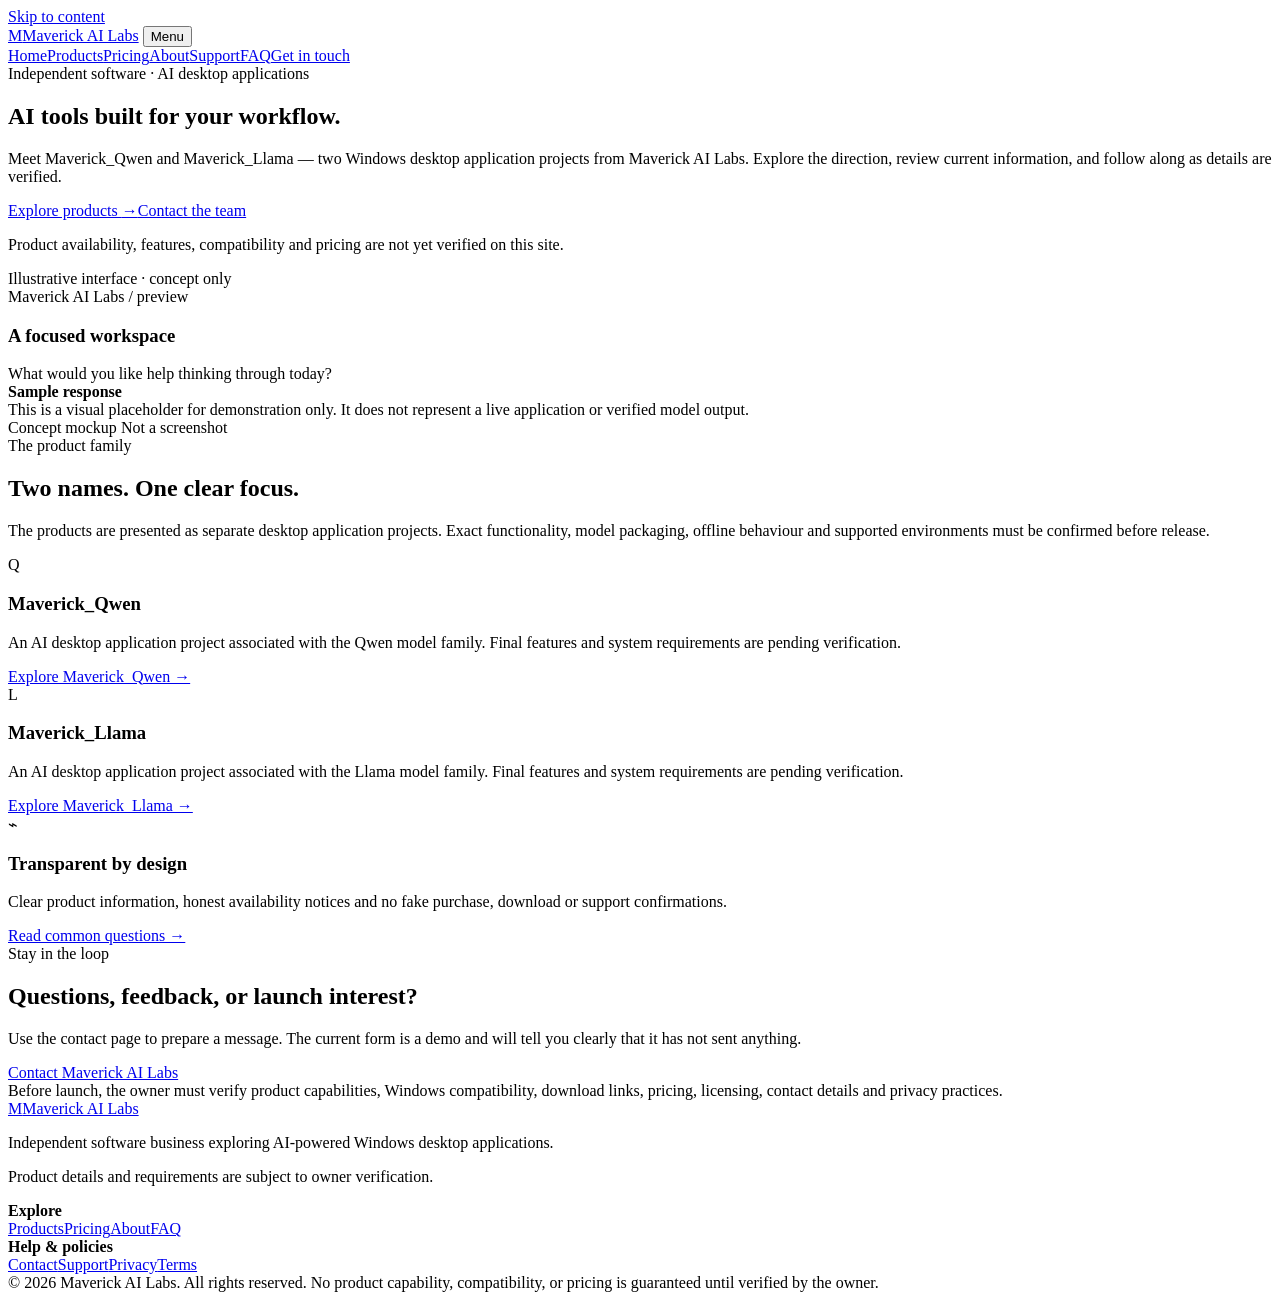
==== index.html @ b35e7d57 "Add files via upload" ====
<!doctype html>
<html lang="en"><head><meta charset="utf-8"><meta name="viewport" content="width=device-width, initial-scale=1">
<title>AI desktop tools, thoughtfully built | Maverick AI Labs</title><meta name="description" content="Discover Maverick_Qwen and Maverick_Llama, planned AI-powered Windows desktop applications from Maverick AI Labs.">
<meta name="theme-color" content="#080d1b"><meta property="og:type" content="website"><meta property="og:title" content="AI desktop tools, thoughtfully built | Maverick AI Labs"><meta property="og:description" content="Discover Maverick_Qwen and Maverick_Llama, planned AI-powered Windows desktop applications from Maverick AI Labs."><meta property="og:site_name" content="Maverick AI Labs">
<link rel="icon" href="assets/favicon.svg" type="image/svg+xml"><link rel="stylesheet" href="assets/styles.css">
</head><body><a class="skip" href="#main">Skip to content</a>
<header class="site-header"><div class="wrap nav">
<a class="brand" href="index.html"><span class="brand-mark" aria-hidden="true">M</span><span>Maverick AI Labs</span></a>
<button class="menu-toggle" type="button" aria-expanded="false" aria-controls="primary-nav">Menu</button>
<nav class="nav-links" id="primary-nav" aria-label="Primary navigation"><a href="index.html" aria-current="page">Home</a><a href="products.html">Products</a><a href="pricing.html">Pricing</a><a href="about.html">About</a><a href="support.html">Support</a><a href="faq.html">FAQ</a><a class="button primary small" href="contact.html">Get in touch</a></nav>
</div></header><main id="main">
<section class="hero"><div class="wrap hero-grid"><div>
<span class="eyebrow"><span class="dot"></span> Independent software · AI desktop applications</span>
<h1>AI tools built for <span class="gradient">your workflow.</span></h1>
<p class="lead">Meet Maverick_Qwen and Maverick_Llama — two Windows desktop application projects from Maverick AI Labs. Explore the direction, review current information, and follow along as details are verified.</p>
<div class="actions"><a class="button primary" href="products.html">Explore products <span aria-hidden="true">→</span></a><a class="button secondary" href="contact.html">Contact the team</a></div>
<p class="micro">Product availability, features, compatibility and pricing are not yet verified on this site.</p>
</div><div class="mock-window" aria-label="Illustrative sample interface, not a real product screenshot"><div class="window-bar"><i></i><i></i><i></i><span class="window-title">Illustrative interface · concept only</span></div><div class="mock-body"><span class="mock-label">Maverick AI Labs / preview</span><h3>A focused workspace</h3><div class="chat">What would you like help thinking through today?</div><div class="chat answer"><strong>Sample response</strong><br>This is a visual placeholder for demonstration only. It does not represent a live application or verified model output.</div><div class="divider"></div><span class="tag">Concept mockup</span> <span class="tag">Not a screenshot</span></div></div></div></section>
<section class="section alt"><div class="wrap"><div class="section-head"><span class="eyebrow">The product family</span><h2>Two names. One clear focus.</h2><p class="muted">The products are presented as separate desktop application projects. Exact functionality, model packaging, offline behaviour and supported environments must be confirmed before release.</p></div><div class="grid">
<article class="card"><div class="iconbox product-symbol">Q</div><h3>Maverick_Qwen</h3><p>An AI desktop application project associated with the Qwen model family. Final features and system requirements are pending verification.</p><a href="maverick-qwen.html">Explore Maverick_Qwen →</a></article>
<article class="card"><div class="iconbox product-symbol">L</div><h3>Maverick_Llama</h3><p>An AI desktop application project associated with the Llama model family. Final features and system requirements are pending verification.</p><a href="maverick-llama.html">Explore Maverick_Llama →</a></article>
<article class="card"><div class="iconbox">⌁</div><h3>Transparent by design</h3><p>Clear product information, honest availability notices and no fake purchase, download or support confirmations.</p><a href="faq.html">Read common questions →</a></article>
</div></div></section>
<section class="section"><div class="wrap split"><div><span class="eyebrow">Stay in the loop</span><h2>Questions, feedback, or launch interest?</h2><p class="muted">Use the contact page to prepare a message. The current form is a demo and will tell you clearly that it has not sent anything.</p><a class="button primary" href="contact.html">Contact Maverick AI Labs</a></div><div class="notice">Before launch, the owner must verify product capabilities, Windows compatibility, download links, pricing, licensing, contact details and privacy practices.</div></div></section>
</main><footer class="footer"><div class="wrap footer-grid">
<div><a class="brand" href="index.html"><span class="brand-mark" aria-hidden="true">M</span><span>Maverick AI Labs</span></a><p class="tiny">Independent software business exploring AI-powered Windows desktop applications.</p><p class="tiny">Product details and requirements are subject to owner verification.</p></div>
<div><strong>Explore</strong><div class="footer-links"><a href="products.html">Products</a><a href="pricing.html">Pricing</a><a href="about.html">About</a><a href="faq.html">FAQ</a></div></div>
<div><strong>Help & policies</strong><div class="footer-links"><a href="contact.html">Contact</a><a href="support.html">Support</a><a href="privacy.html">Privacy</a><a href="terms.html">Terms</a></div></div>
</div><div class="wrap divider"></div><div class="wrap tiny">© <span id="year">2026</span> Maverick AI Labs. All rights reserved. No product capability, compatibility, or pricing is guaranteed until verified by the owner.</div></footer>
<script src="assets/config.js" defer></script><script src="assets/main.js" defer></script></body></html>
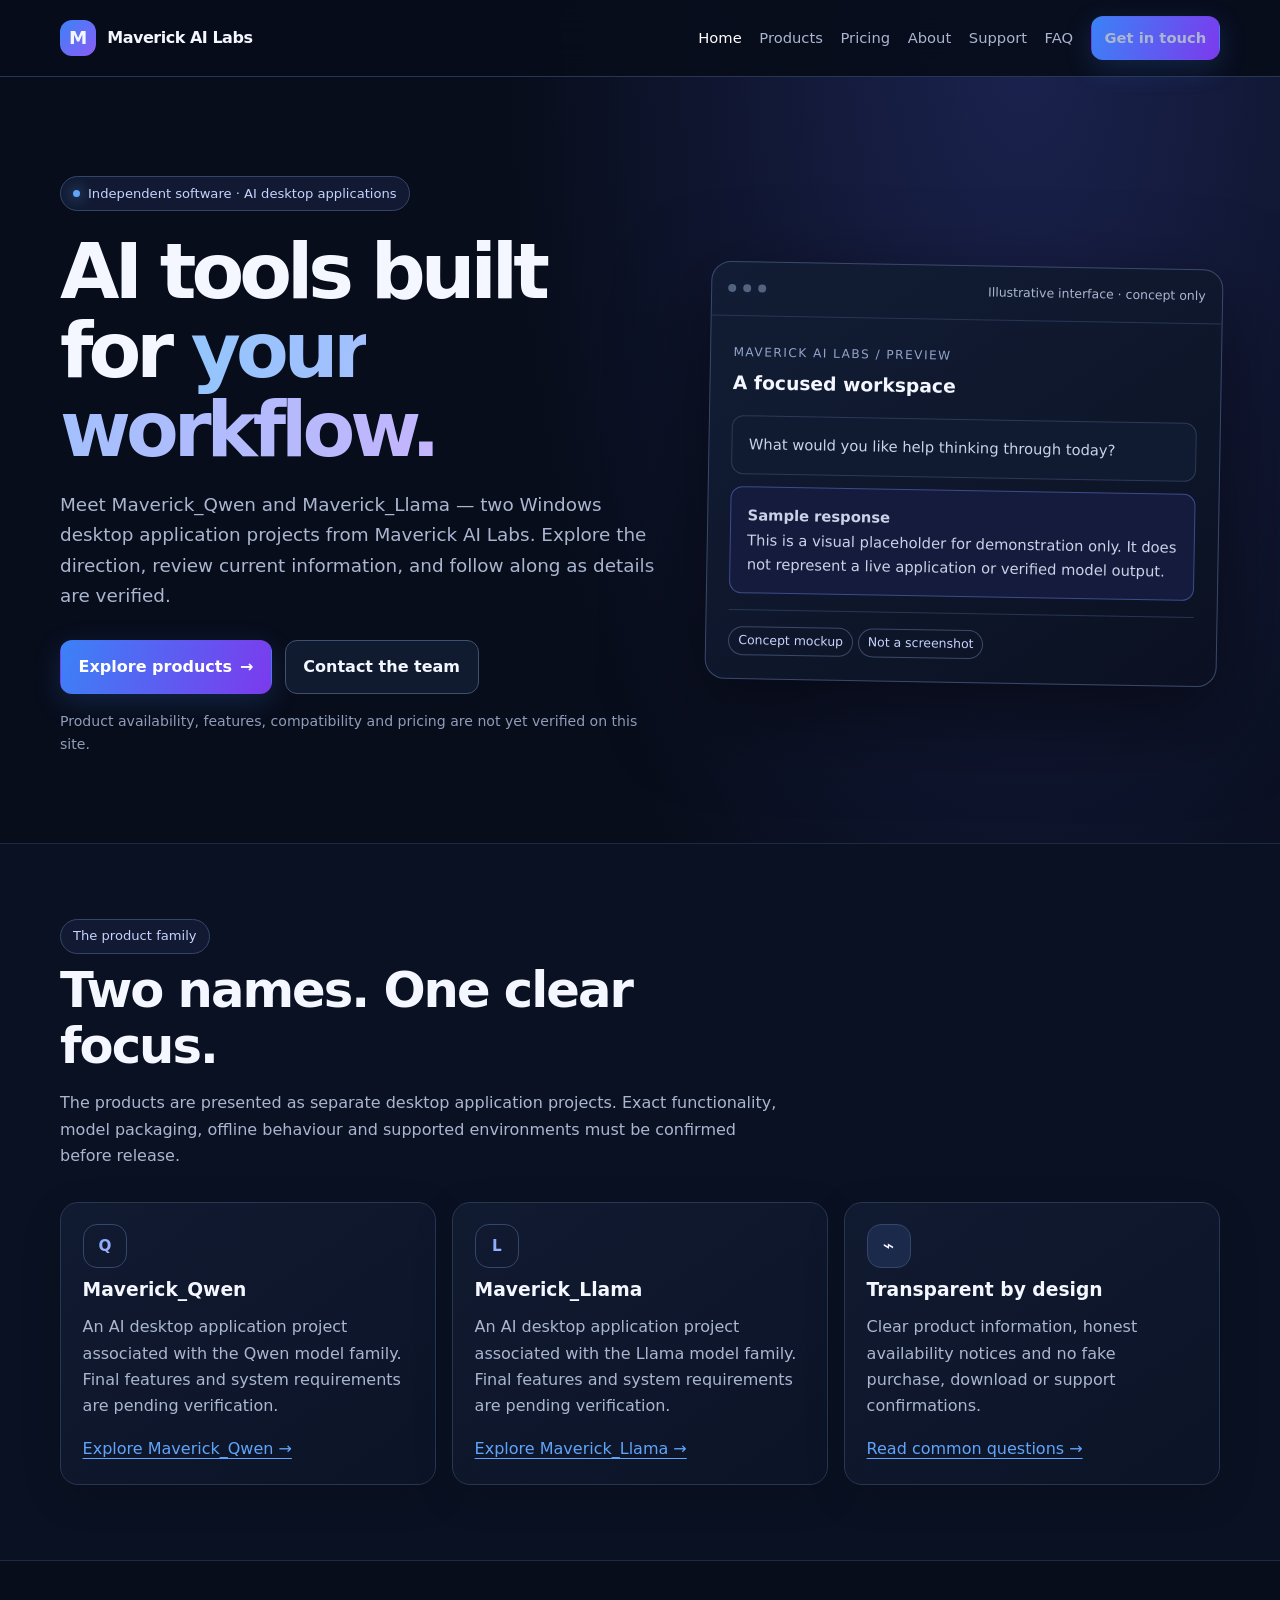
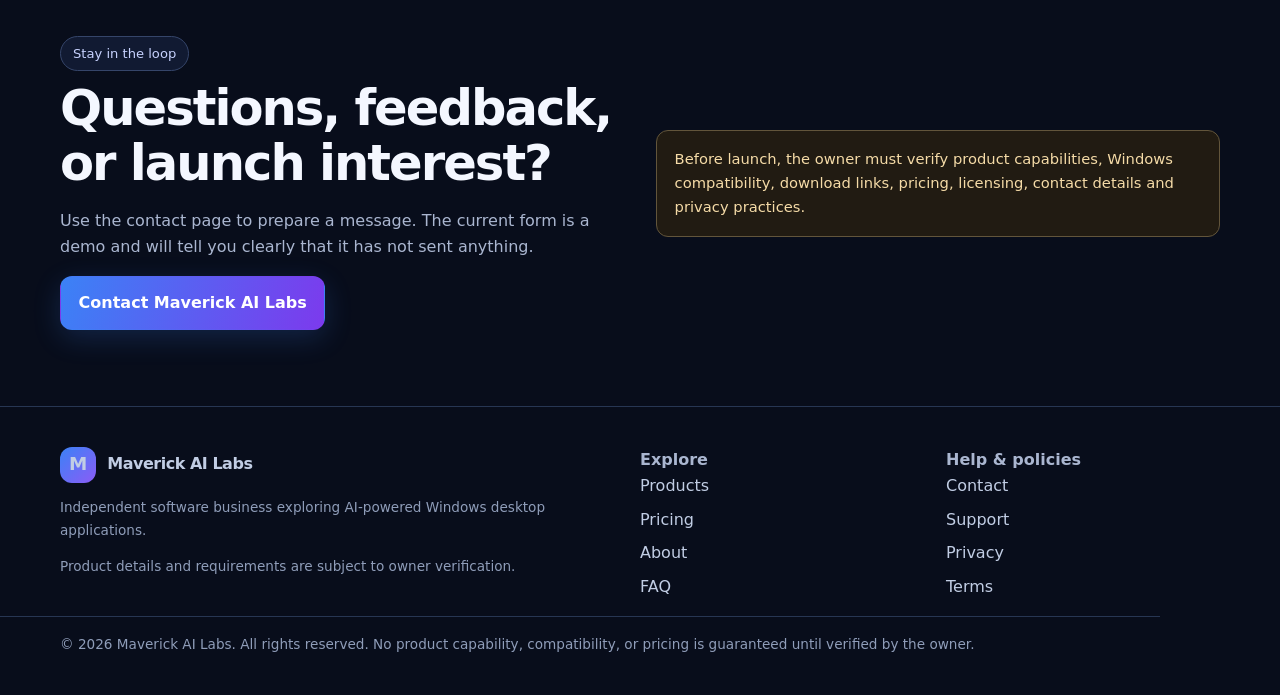
==== commit e0ea24c7: "Update index.html" ====
--- a/index.html
+++ b/index.html
@@ -2,7 +2,7 @@
 <html lang="en"><head><meta charset="utf-8"><meta name="viewport" content="width=device-width, initial-scale=1">
 <title>AI desktop tools, thoughtfully built | Maverick AI Labs</title><meta name="description" content="Discover Maverick_Qwen and Maverick_Llama, planned AI-powered Windows desktop applications from Maverick AI Labs.">
 <meta name="theme-color" content="#080d1b"><meta property="og:type" content="website"><meta property="og:title" content="AI desktop tools, thoughtfully built | Maverick AI Labs"><meta property="og:description" content="Discover Maverick_Qwen and Maverick_Llama, planned AI-powered Windows desktop applications from Maverick AI Labs."><meta property="og:site_name" content="Maverick AI Labs">
-<link rel="icon" href="assets/favicon.svg" type="image/svg+xml"><link rel="stylesheet" href="assets/styles.css">
+<link rel="icon" href="assets/favicon.svg" type="image/svg+xml"><link rel="stylesheet" href="styles.css">
 </head><body><a class="skip" href="#main">Skip to content</a>
 <header class="site-header"><div class="wrap nav">
 <a class="brand" href="index.html"><span class="brand-mark" aria-hidden="true">M</span><span>Maverick AI Labs</span></a>
@@ -27,4 +27,4 @@
 <div><strong>Explore</strong><div class="footer-links"><a href="products.html">Products</a><a href="pricing.html">Pricing</a><a href="about.html">About</a><a href="faq.html">FAQ</a></div></div>
 <div><strong>Help & policies</strong><div class="footer-links"><a href="contact.html">Contact</a><a href="support.html">Support</a><a href="privacy.html">Privacy</a><a href="terms.html">Terms</a></div></div>
 </div><div class="wrap divider"></div><div class="wrap tiny">© <span id="year">2026</span> Maverick AI Labs. All rights reserved. No product capability, compatibility, or pricing is guaranteed until verified by the owner.</div></footer>
-<script src="assets/config.js" defer></script><script src="assets/main.js" defer></script></body></html>+<script src="assets/config.js" defer></script><script src="assets/main.js" defer></script></body></html>
--- a/styles.css
+++ b/styles.css
@@ -0,0 +1,7 @@
+:root{color-scheme:dark;--bg:#080d1b;--panel:#101a30;--panel2:#0c1427;--text:#f4f7ff;--muted:#aab6d0;--blue:#60a5fa;--violet:#a78bfa;--line:#273653;--max:1160px;font-family:Inter,ui-sans-serif,system-ui,-apple-system,BlinkMacSystemFont,"Segoe UI",sans-serif}
+*{box-sizing:border-box}html{scroll-behavior:smooth}body{margin:0;background:radial-gradient(ellipse at 80% 0%,#1b2350 0,transparent 36%),var(--bg);color:var(--text);line-height:1.65}a{color:var(--blue);text-underline-offset:4px}a:hover{color:#c4b5fd}button,input,textarea,select{font:inherit}button,a,.button{touch-action:manipulation}.wrap{width:min(var(--max),calc(100% - 2rem));margin:auto}.skip{position:absolute;left:-999px;top:1rem;background:#fff;color:#000;padding:.7rem;z-index:20}.skip:focus{left:1rem}.site-header{position:sticky;top:0;z-index:10;background:#080d1beF;backdrop-filter:blur(18px);border-bottom:1px solid #273653}.nav{min-height:76px;display:flex;align-items:center;justify-content:space-between;gap:1rem}.brand{display:flex;gap:.7rem;align-items:center;text-decoration:none;color:var(--text);font-weight:800;letter-spacing:-.03em}.brand-mark{display:grid;place-items:center;width:36px;height:36px;border-radius:12px;background:linear-gradient(135deg,#3b82f6,#8b5cf6);font-size:1.15rem}.nav-links{display:flex;align-items:center;gap:1.1rem}.nav-links a{font-size:.92rem;color:var(--muted);text-decoration:none}.nav-links a:hover,.nav-links a[aria-current=page]{color:#fff}.menu-toggle{display:none;background:transparent;color:#fff;border:1px solid var(--line);padding:.5rem .75rem;border-radius:10px}.button{display:inline-flex;align-items:center;justify-content:center;gap:.5rem;border:1px solid transparent;border-radius:12px;padding:.8rem 1.1rem;font-weight:700;text-decoration:none;cursor:pointer}.primary{background:linear-gradient(110deg,#3b82f6,#7c3aed);color:white;box-shadow:0 8px 28px #3b82f633}.secondary{border-color:#405170;background:#111b30;color:#f4f7ff}.small{padding:.55rem .8rem;font-size:.9rem}.hero{padding:6.2rem 0 4.5rem}.eyebrow{display:inline-flex;align-items:center;gap:.5rem;border:1px solid #35456a;border-radius:999px;padding:.35rem .75rem;color:#c7d2fe;background:#111a32;font-size:.82rem}.dot{width:7px;height:7px;background:#60a5fa;border-radius:50%;box-shadow:0 0 14px #60a5fa}.hero-grid{display:grid;grid-template-columns:1.08fr .92fr;align-items:center;gap:3rem}.hero h1{font-size:clamp(2.7rem,6vw,5.1rem);line-height:1.03;letter-spacing:-.065em;margin:1.3rem 0}.gradient{background:linear-gradient(100deg,#93c5fd,#c4b5fd);-webkit-background-clip:text;background-clip:text;color:transparent}.lead{font-size:1.15rem;color:var(--muted);max-width:650px}.actions{display:flex;gap:.8rem;flex-wrap:wrap;margin-top:1.8rem}.micro{color:#8f9db9;font-size:.88rem;margin-top:1rem}.mock-window{border:1px solid #39496b;border-radius:20px;background:linear-gradient(145deg,#121d35,#0b1122);box-shadow:0 30px 90px #0008;overflow:hidden;transform:rotate(1deg)}.window-bar{display:flex;gap:7px;padding:1rem;border-bottom:1px solid #273653;align-items:center}.window-bar i{width:8px;height:8px;border-radius:50%;background:#53627e}.window-title{margin-left:auto;color:#aab6d0;font-size:.78rem}.mock-body{padding:1.4rem}.mock-label{font-size:.76rem;text-transform:uppercase;letter-spacing:.12em;color:#91a4c9}.mock-body h3{margin:.25rem 0 1rem}.chat{padding:1rem;border:1px solid #2b3a58;border-radius:12px;background:#101a30;color:#c8d3e8;font-size:.92rem}.chat.answer{margin-top:.8rem;border-color:#3c4c8a;background:#151b3d}.section{padding:4.7rem 0}.section.alt{background:#0a1122;border-block:1px solid #1d2a43}.section-head{max-width:720px;margin-bottom:2rem}.section h2{font-size:clamp(2rem,4vw,3.1rem);line-height:1.12;letter-spacing:-.04em;margin:.6rem 0 1rem}.muted{color:var(--muted)}.grid{display:grid;grid-template-columns:repeat(3,1fr);gap:1rem}.card{border:1px solid #273653;border-radius:18px;padding:1.35rem;background:linear-gradient(145deg,#121c32dd,#0c1427dd);box-shadow:0 12px 40px #0002}.card h3{margin:.45rem 0}.card p{color:var(--muted);margin:.5rem 0 1rem}.iconbox{width:44px;height:44px;display:grid;place-items:center;border-radius:14px;background:#1b2a4a;border:1px solid #35466b;font-size:1.2rem}.product-symbol{font-weight:900;font-size:.95rem;letter-spacing:-.04em;background:linear-gradient(130deg,#60a5fa,#c4b5fd);-webkit-background-clip:text;background-clip:text;color:transparent}.split{display:grid;grid-template-columns:1fr 1fr;gap:2rem;align-items:center}.feature-list{padding:0;list-style:none}.feature-list li{padding:.6rem 0;color:var(--muted);display:flex;gap:.7rem}.feature-list li:before{content:"✓";color:#93c5fd;font-weight:900}.notice{border:1px solid #62553b;background:#211b12;color:#f5dba7;padding:1rem 1.1rem;border-radius:12px;font-size:.92rem}.page-hero{padding:4rem 0 2.5rem}.page-hero h1{font-size:clamp(2.5rem,5vw,4rem);letter-spacing:-.055em;line-height:1.1;margin:.7rem 0}.content{max-width:820px}.content h2{margin-top:2rem}.content p,.content li{color:var(--muted)}.content h3{margin-top:1.5rem}.form{display:grid;gap:1rem}.field{display:grid;gap:.4rem}.field label{font-weight:650}.field input,.field textarea,.field select{width:100%;background:#080f20;border:1px solid #3a4968;color:#fff;padding:.8rem .9rem;border-radius:10px}.field input:focus,.field textarea:focus,.field select:focus,button:focus-visible,a:focus-visible{outline:3px solid #93c5fd;outline-offset:3px}.field textarea{min-height:140px;resize:vertical}.form-status{padding:.8rem;border-radius:10px;background:#101a30;border:1px solid #3a4968}.faq-item{border-bottom:1px solid #273653;padding:1rem 0}.faq-item summary{font-weight:700;cursor:pointer}.footer{border-top:1px solid #273653;padding:2.5rem 0;color:var(--muted)}.footer-grid{display:grid;grid-template-columns:2fr 1fr 1fr;gap:2rem}.footer a{color:#c1cde4;text-decoration:none}.footer-links{display:grid;gap:.45rem}.tiny{font-size:.85rem;color:#8f9db9}.tag{display:inline-block;border:1px solid #3a4968;border-radius:999px;padding:.2rem .55rem;font-size:.78rem;color:#c7d2fe}.price{font-size:2rem;font-weight:800;letter-spacing:-.04em}.divider{height:1px;background:#273653;margin:1rem 0}
+@media(max-width:900px){.hero-grid,.split{grid-template-columns:1fr}.mock-window{transform:none}.grid{grid-template-columns:repeat(2,1fr)}.nav-links{gap:.7rem}.nav-links a{font-size:.85rem}}
+@media(max-width:680px){.nav{min-height:68px}.menu-toggle{display:block}.nav-links{display:none;position:absolute;top:68px;left:0;right:0;background:#080d1b;border-bottom:1px solid #273653;padding:1rem;flex-direction:column;align-items:stretch}.nav-links.open{display:flex}.nav-links a{padding:.45rem}.nav-links .button{align-self:flex-start}.hero{padding:4rem 0 3rem}.grid{grid-template-columns:1fr}.footer-grid{grid-template-columns:1fr}.section{padding:3.4rem 0}.wrap{width:min(var(--max),calc(100% - 1.3rem))}}
+@media(prefers-reduced-motion:reduce){*,*::before,*::after{scroll-behavior:auto!important;animation-duration:.01ms!important;animation-iteration-count:1!important;transition-duration:.01ms!important}}
+
+.support-actions{margin-top:1.2rem}
